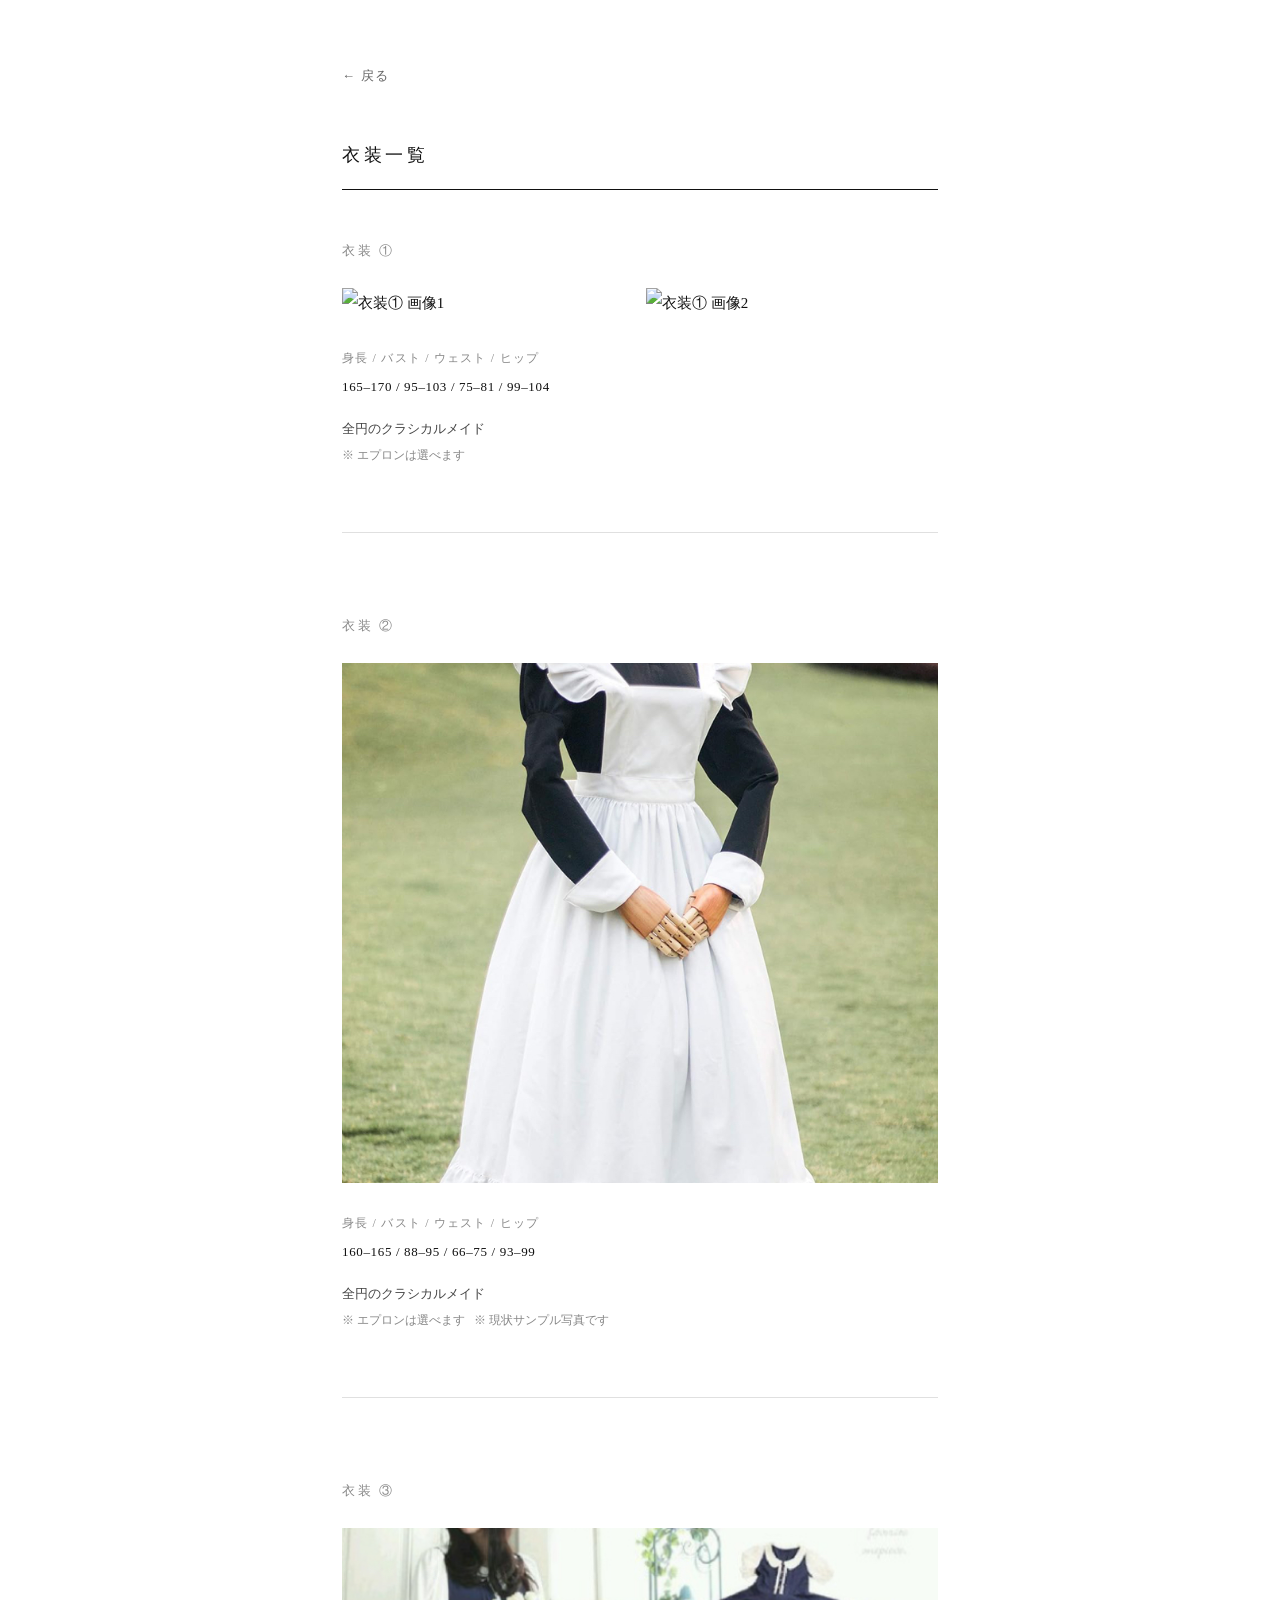
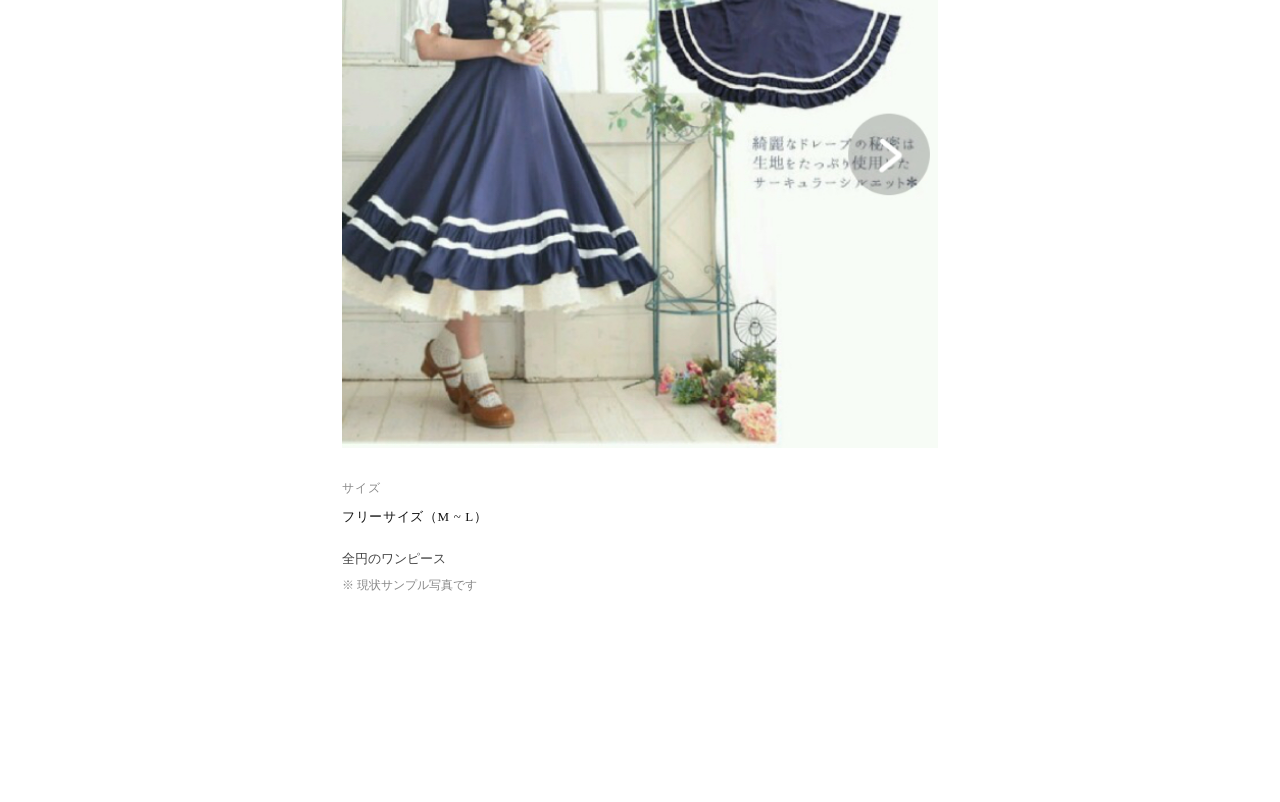
==== 衣装.html @ 60357b60 "first commit" ====
<!DOCTYPE html>
<html lang="ja">
<head>
  <meta charset="UTF-8">
  <meta name="viewport" content="width=device-width, initial-scale=1.0">
  <title>衣装一覧</title>
  <link rel="stylesheet" href="style.css">
</head>
<body>
  <div class="container">
    <a href="index.html" class="back-link">&larr; 戻る</a>

    <h1>衣装一覧</h1>

    <div class="costume-item">
      <p class="costume-number">衣装 ①</p>
      <div class="costume-images">
        <img src="メイド画像/画像①.jpg" alt="衣装① 画像1">
        <img src="メイド画像/画像②.jpg" alt="衣装① 画像2">
      </div>
      <div class="size-table">
        <span class="size-label">身長 / バスト / ウェスト / ヒップ</span>
        <span class="size-value">165–170 / 95–103 / 75–81 / 99–104</span>
      </div>
      <p class="costume-desc">
        全円のクラシカルメイド<br>
        <span class="note">※ エプロンは選べます</span>
      </p>
    </div>

    <div class="costume-item">
      <p class="costume-number">衣装 ②</p>
      <div class="costume-images single">
        <img src="メイド画像/画像③.jpg" alt="衣装② 画像">
      </div>
      <div class="size-table">
        <span class="size-label">身長 / バスト / ウェスト / ヒップ</span>
        <span class="size-value">160–165 / 88–95 / 66–75 / 93–99</span>
      </div>
      <p class="costume-desc">
        全円のクラシカルメイド<br>
        <span class="note">※ エプロンは選べます &nbsp; ※ 現状サンプル写真です</span>
      </p>
    </div>

    <div class="costume-item">
      <p class="costume-number">衣装 ③</p>
      <div class="costume-images single">
        <img src="メイド画像/画像④.jpg" alt="衣装③ 画像">
      </div>
      <div class="size-table">
        <span class="size-label">サイズ</span>
        <span class="size-value">フリーサイズ（M ~ L）</span>
      </div>
      <p class="costume-desc">
        全円のワンピース<br>
        <span class="note">※ 現状サンプル写真です</span>
      </p>
    </div>
  </div>
</body>
</html>
---- style.css ----
* {
  margin: 0;
  padding: 0;
  box-sizing: border-box;
}

body {
  font-family: "游明朝", "Yu Mincho", "ヒラギノ明朝 ProN W3", "Hiragino Mincho ProN", "HGS明朝E", serif;
  background-color: #fff;
  color: #111;
  line-height: 2;
  font-size: 15px;
  min-height: 100vh;
  display: flex;
  align-items: center;
}

.container {
  max-width: 660px;
  width: 100%;
  margin: 0 auto;
  padding: 60px 32px;
}

h1 {
  font-size: 18px;
  font-weight: normal;
  letter-spacing: 0.2em;
  margin-bottom: 48px;
  padding-bottom: 16px;
  border-bottom: 1px solid #111;
}

.intro {
  font-size: 14px;
  color: #444;
  margin-bottom: 48px;
  line-height: 2.2;
}

.section {
  margin-bottom: 48px;
}

.section-title {
  font-size: 14px;
  font-weight: normal;
  letter-spacing: 0.15em;
  margin-bottom: 16px;
  color: #666;
}

.checklist {
  list-style: none;
  padding: 0;
}

.checklist li {
  font-size: 14px;
  line-height: 2.2;
  padding-left: 1.6em;
  text-indent: -1.6em;
  color: #111;
}

.checklist li::before {
  content: "□ ";
}

.costume-link-wrap {
  margin-top: 64px;
  padding-top: 32px;
  border-top: 1px solid #ddd;
}

.costume-link {
  display: inline-block;
  font-size: 14px;
  color: #111;
  text-decoration: none;
  letter-spacing: 0.12em;
  border-bottom: 1px solid #111;
  padding-bottom: 2px;
  transition: opacity 0.2s;
}

.costume-link:hover {
  opacity: 0.5;
}

/* 衣装ページ */
.back-link {
  display: inline-block;
  font-size: 13px;
  color: #666;
  text-decoration: none;
  letter-spacing: 0.1em;
  margin-bottom: 48px;
  transition: opacity 0.2s;
}

.back-link:hover {
  opacity: 0.5;
}

.costume-item {
  margin-bottom: 80px;
  padding-bottom: 64px;
  border-bottom: 1px solid #e0e0e0;
}

.costume-item:last-child {
  border-bottom: none;
}

.costume-number {
  font-size: 13px;
  letter-spacing: 0.2em;
  color: #888;
  margin-bottom: 24px;
}

.costume-images {
  display: flex;
  gap: 12px;
  margin-bottom: 28px;
  flex-wrap: wrap;
}

.costume-images img {
  width: calc(50% - 6px);
  height: auto;
  display: block;
  object-fit: cover;
  max-height: 480px;
}

.costume-images.single img {
  width: 100%;
  max-height: 520px;
  object-fit: cover;
}

.size-table {
  font-size: 13px;
  color: #444;
  margin-bottom: 16px;
  line-height: 2;
}

.size-label {
  display: block;
  font-size: 12px;
  color: #888;
  letter-spacing: 0.1em;
  margin-bottom: 4px;
}

.size-value {
  display: block;
  font-size: 13px;
  color: #111;
  letter-spacing: 0.05em;
}

.costume-desc {
  font-size: 13px;
  color: #444;
  line-height: 2;
  margin-top: 16px;
}

.costume-desc .note {
  color: #888;
  font-size: 12px;
}
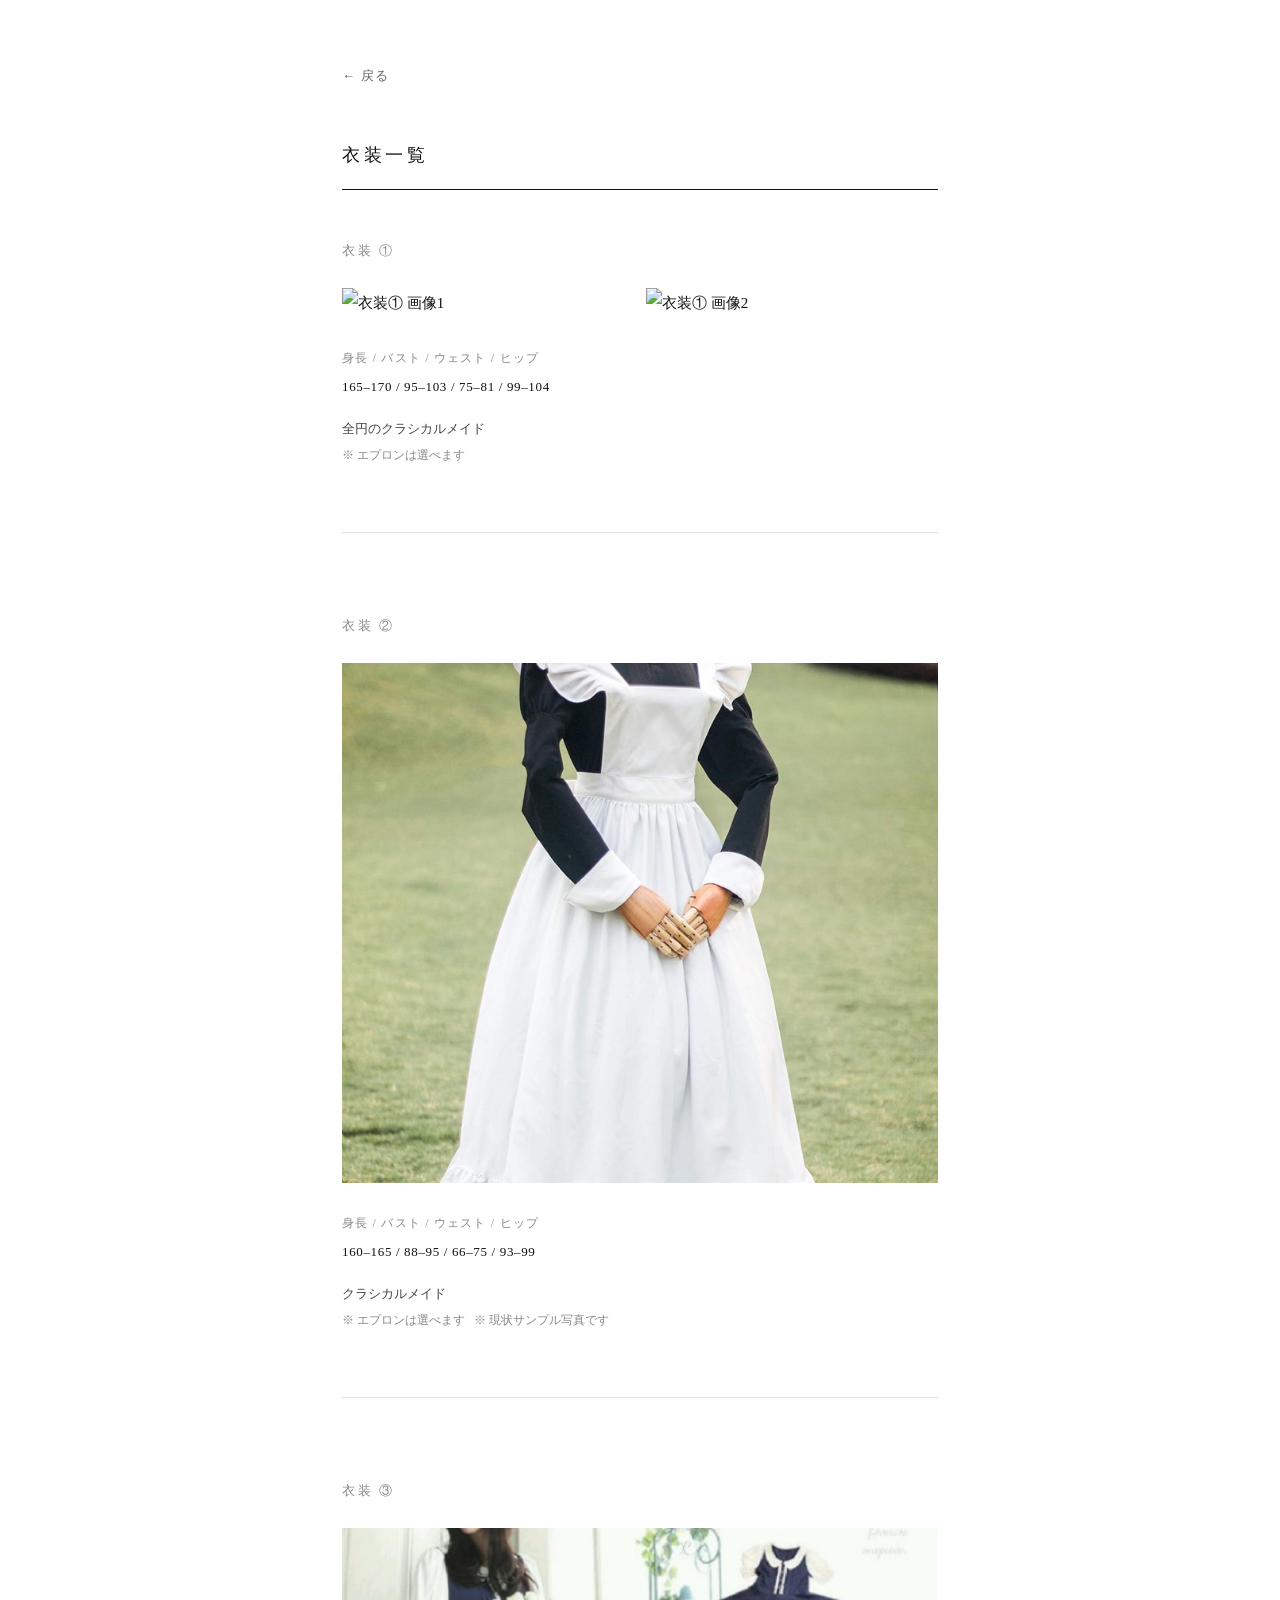
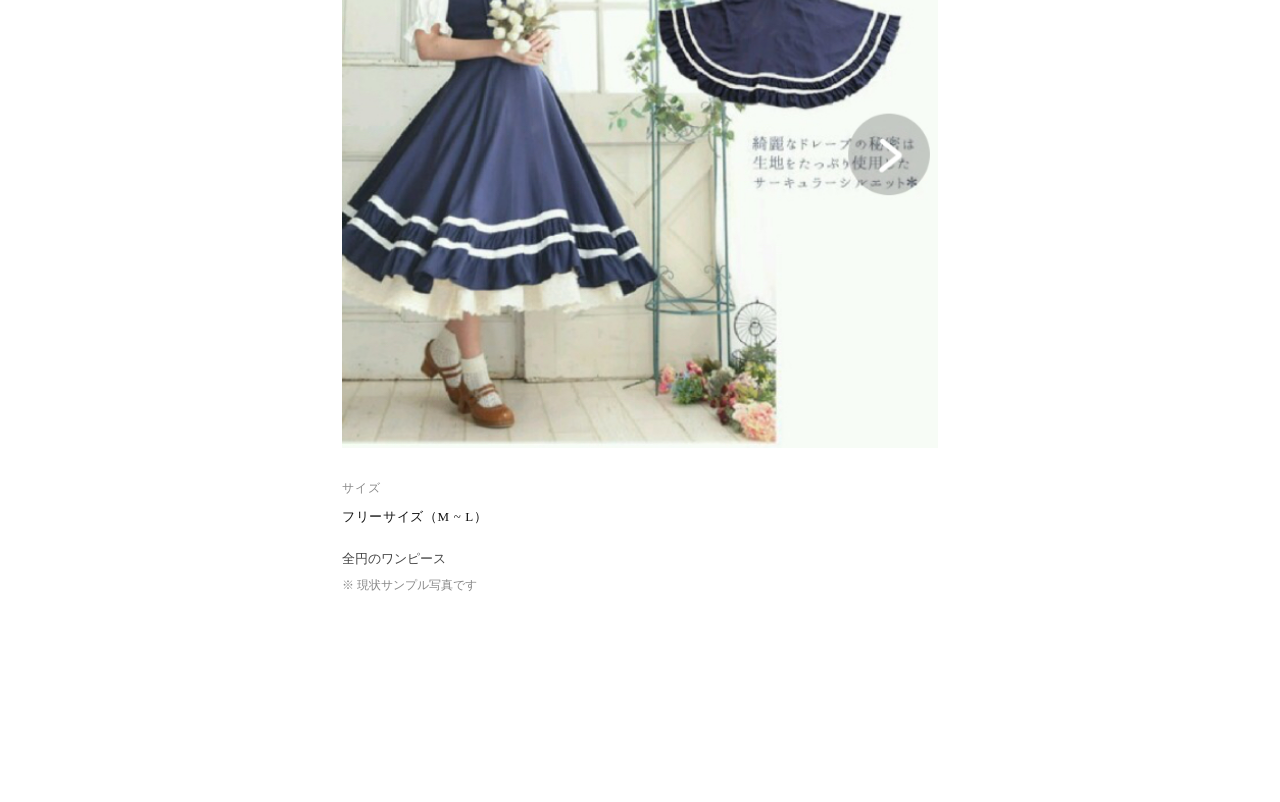
==== commit 50feeb1b: "remove 全円 from 衣装② description Co-Authored-By: Claude Sonnet 4.6 <noreply@anthropic.com>" ====
--- a/衣装.html
+++ b/衣装.html
@@ -38,7 +38,7 @@
         <span class="size-value">160–165 / 88–95 / 66–75 / 93–99</span>
       </div>
       <p class="costume-desc">
-        全円のクラシカルメイド<br>
+        クラシカルメイド<br>
         <span class="note">※ エプロンは選べます &nbsp; ※ 現状サンプル写真です</span>
       </p>
     </div>
--- a/style.css
+++ b/style.css
@@ -65,6 +65,30 @@
 
 .checklist li::before {
   content: "□ ";
+}
+
+.notice {
+  border-top: 1px solid #ddd;
+  border-bottom: 1px solid #ddd;
+  padding: 28px 0;
+}
+
+.notice-main {
+  font-size: 15px;
+  letter-spacing: 0.08em;
+  margin-bottom: 10px;
+}
+
+.notice-sub {
+  font-size: 13px;
+  color: #666;
+  line-height: 2;
+}
+
+.price {
+  margin-top: 16px;
+  font-size: 18px;
+  letter-spacing: 0.15em;
 }
 
 .costume-link-wrap {
